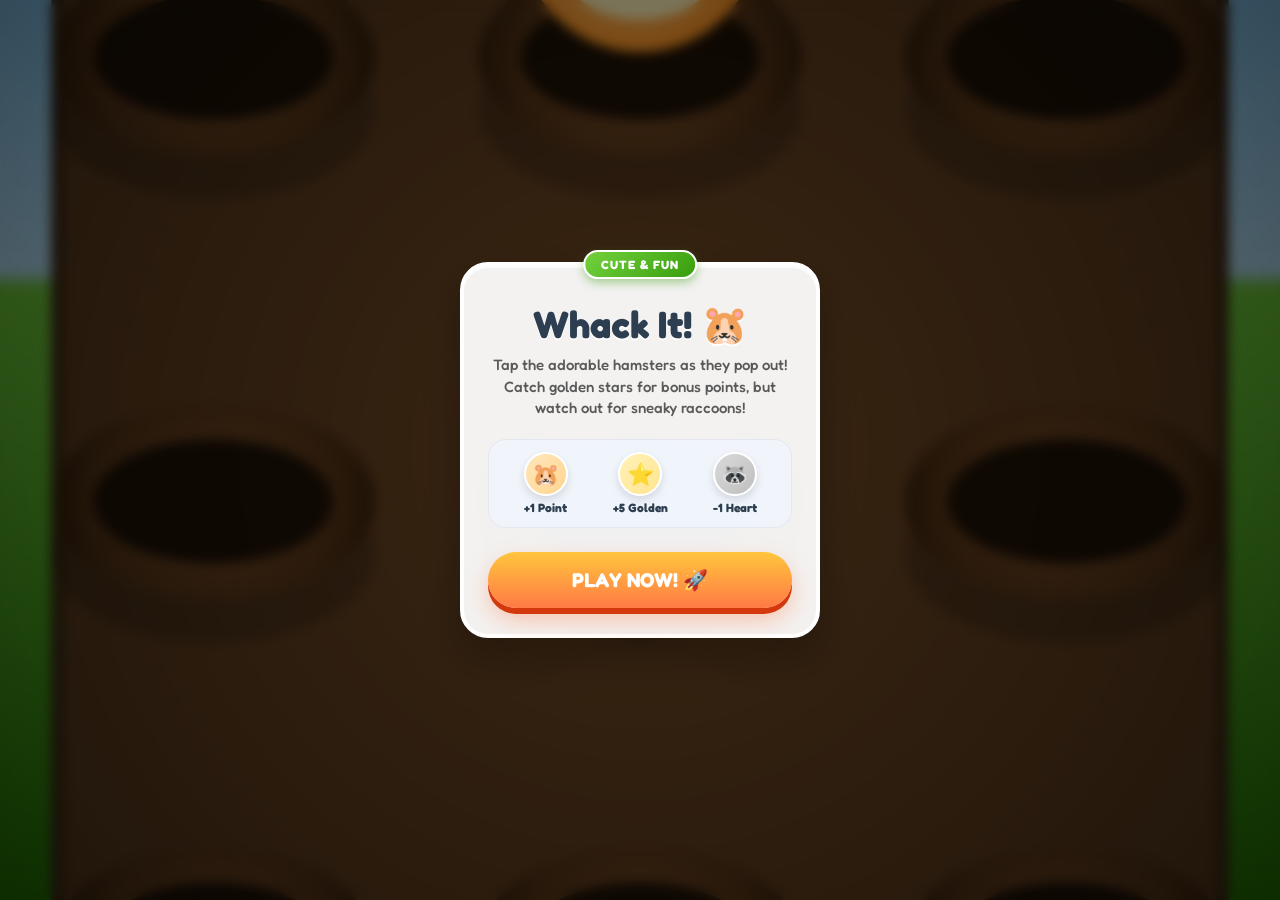
==== whackit.html @ 52c80264 "Update Whack It with separated HTML CSS JS, child friendly graphics, Web Audio synth background musi" ====
<!DOCTYPE html>
<html lang="en">
<head>
  <meta charset="UTF-8">
  <meta name="viewport" content="width=device-width, initial-scale=1.0, maximum-scale=1.0, user-scalable=no, viewport-fit=cover">
  <meta name="theme-color" content="#4CAF50">
  <title>Whack It! - Playful Arcade Game</title>
  
  <!-- SEO & Meta -->
  <meta name="description" content="A super fun, child-friendly Whack-It game! Tap the cute hamsters, collect golden stars, and avoid cheeky raccoons in this colorful full-screen arcade adventure.">
  
  <!-- Google Fonts -->
  <link rel="preconnect" href="https://fonts.googleapis.com">
  <link rel="preconnect" href="https://fonts.gstatic.com" crossorigin>
  <link href="https://fonts.googleapis.com/css2?family=Fredoka:wght@400;500;600;700&display=swap" rel="stylesheet">
  
  <!-- Stylesheet -->
  <link rel="stylesheet" href="style.css">
</head>
<body>

  <!-- Fullscreen Canvas -->
  <canvas id="gameCanvas"></canvas>

  <!-- HUD Overlay (Visible during play) -->
  <div id="hud" class="hud-container hidden">
    <div class="hud-item score-box">
      <span class="hud-label">SCORE</span>
      <span id="scoreText" class="hud-value">0</span>
    </div>
    
    <div class="hud-item streak-box">
      <span id="streakBadge" class="streak-badge">1x</span>
      <span id="streakText" class="hud-subtext">Tap the hamsters!</span>
    </div>

    <div class="hud-item lives-box" id="livesContainer">
      <!-- Dynamic Hearts rendered here -->
    </div>
  </div>

  <!-- Start Screen Overlay -->
  <div class="overlay-layer" id="titleScreen">
    <div class="game-card bounce-in">
      <div class="card-badge">CUTE & FUN</div>
      <h1 class="game-title">Whack It! 🐹</h1>
      <p class="game-subtitle">Tap the adorable hamsters as they pop out! Catch golden stars for bonus points, but watch out for sneaky raccoons!</p>

      <div class="character-preview">
        <div class="preview-item">
          <div class="char-avatar hamster-bg">🐹</div>
          <span class="char-label">+1 Point</span>
        </div>
        <div class="preview-item">
          <div class="char-avatar gold-bg">⭐</div>
          <span class="char-label">+5 Golden</span>
        </div>
        <div class="preview-item">
          <div class="char-avatar raccoon-bg">🦝</div>
          <span class="char-label">-1 Heart</span>
        </div>
      </div>

      <button class="play-btn" id="startBtn">
        <span>PLAY NOW! 🚀</span>
      </button>
    </div>
  </div>

  <!-- Game Over Overlay -->
  <div class="overlay-layer hidden" id="gameOverScreen">
    <div class="game-card pop-in" id="overCard">
      <div class="card-badge orange-badge">GAME OVER</div>
      <h2 class="over-title" id="overTitle">Awesome Effort! 🎉</h2>
      
      <div class="score-display">
        <span class="score-label">FINAL SCORE</span>
        <span class="final-score" id="finalScoreText">0</span>
      </div>

      <div class="stats-row">
        <div class="stat-pill">
          <span class="stat-icon">🎯</span>
          <span id="whackedText">0 Whacked</span>
        </div>
        <div class="stat-pill">
          <span class="stat-icon">🔥</span>
          <span id="bestStreakText">Streak 0</span>
        </div>
      </div>

      <div class="best-score-banner" id="bestBanner">
        🏆 Best Score: <span id="bestScoreText">0</span>
      </div>

      <button class="play-btn again-btn" id="againBtn">
        <span>PLAY AGAIN 🔄</span>
      </button>
    </div>
  </div>

  <!-- Pause Overlay -->
  <div class="overlay-layer hidden" id="pauseScreen">
    <div class="game-card pop-in">
      <div class="card-badge blue-badge">PAUSED</div>
      <h2 class="game-title">Game Paused ⏸️</h2>
      <p class="game-subtitle">Taking a quick break? The hamsters are waiting!</p>

      <button class="play-btn" id="resumeBtn">
        <span>RESUME GAME ▶️</span>
      </button>
    </div>
  </div>

  <!-- Main Game Engine Script -->
  <script src="script.js"></script>
</body>
</html>
---- style.css ----
/* ==========================================================================
   Whack It! - Child Friendly & Engaging CSS Design System
   ========================================================================== */

:root {
  --primary-font: "Fredoka", "Trebuchet MS", system-ui, -apple-system, sans-serif;
  --bg-grass-top: #73d13d;
  --bg-grass-bottom: #389e0d;
  --card-bg: rgba(255, 255, 255, 0.94);
  --text-dark: #2c3e50;
  --text-muted: #595959;
  --accent-yellow: #ffc53d;
  --accent-orange: #ff7a45;
  --accent-pink: #ff4d4f;
  --accent-blue: #4096ff;
  --accent-green: #52c41a;
  --shadow-color: rgba(0, 0, 0, 0.18);
  --radius-lg: 28px;
  --radius-md: 18px;
  --radius-pill: 999px;
}

* {
  box-sizing: border-box;
  margin: 0;
  padding: 0;
  -webkit-tap-highlight-color: transparent;
  user-select: none;
  -webkit-user-select: none;
}

html, body {
  width: 100%;
  height: 100%;
  overflow: hidden;
  position: fixed;
  inset: 0;
  font-family: var(--primary-font);
  background: linear-gradient(180deg, #87ceeb 0%, #a8e6cf 50%, #56ab2f 100%);
  touch-action: none;
  overscroll-behavior: none;
}

/* --------------------------------------------------------------------------
   Canvas (Full Screen Grid)
   -------------------------------------------------------------------------- */
canvas#gameCanvas {
  position: fixed;
  inset: 0;
  width: 100%;
  height: 100%;
  display: block;
  z-index: 1;
}

/* --------------------------------------------------------------------------
   HUD Top Navigation Bar
   -------------------------------------------------------------------------- */
.hud-container {
  position: fixed;
  top: max(12px, env(safe-area-inset-top));
  left: 50%;
  transform: translateX(-50%);
  width: calc(100% - 24px);
  max-width: 480px;
  z-index: 10;
  display: flex;
  align-items: center;
  justify-content: space-between;
  padding: 8px 16px;
  background: rgba(255, 255, 255, 0.88);
  backdrop-filter: blur(12px);
  -webkit-backdrop-filter: blur(12px);
  border: 3px solid rgba(255, 255, 255, 0.95);
  border-radius: var(--radius-pill);
  box-shadow: 0 8px 24px var(--shadow-color), 0 2px 6px rgba(0,0,0,0.08);
  transition: opacity 0.3s ease, transform 0.3s ease;
}

.hud-container.hidden {
  opacity: 0;
  pointer-events: none;
  transform: translate(-50%, -20px);
}

.hud-item {
  display: flex;
  flex-direction: column;
  align-items: center;
}

.score-box {
  align-items: flex-start;
}

.hud-label {
  font-size: 11px;
  font-weight: 700;
  letter-spacing: 0.08em;
  color: #8c8c8c;
}

.hud-value {
  font-size: 26px;
  font-weight: 700;
  color: #262626;
  line-height: 1;
  text-shadow: 0 1px 0 #fff;
}

.streak-box {
  align-items: center;
}

.streak-badge {
  background: linear-gradient(135deg, var(--accent-yellow), var(--accent-orange));
  color: #fff;
  font-size: 14px;
  font-weight: 700;
  padding: 2px 10px;
  border-radius: var(--radius-pill);
  box-shadow: 0 3px 6px rgba(255, 122, 69, 0.35);
  display: inline-block;
  animation: pulseBeat 1.8s infinite ease-in-out;
}

.hud-subtext {
  font-size: 11px;
  font-weight: 600;
  color: #595959;
  margin-top: 2px;
}

.lives-box {
  display: flex;
  flex-direction: row;
  gap: 6px;
  align-items: center;
}

.heart-icon {
  font-size: 22px;
  display: inline-block;
  filter: drop-shadow(0 2px 4px rgba(255, 77, 79, 0.4));
  transition: transform 0.2s cubic-bezier(0.175, 0.885, 0.32, 1.275);
}

.heart-icon.lost {
  filter: grayscale(1) opacity(0.3);
  transform: scale(0.8);
}

/* --------------------------------------------------------------------------
   Overlay Layers (Title, Game Over, Pause)
   -------------------------------------------------------------------------- */
.overlay-layer {
  position: fixed;
  inset: 0;
  z-index: 20;
  display: flex;
  align-items: center;
  justify-content: center;
  padding: 20px;
  background: radial-gradient(circle at center, rgba(0, 0, 0, 0.35) 0%, rgba(0, 0, 0, 0.65) 100%);
  backdrop-filter: blur(6px);
  -webkit-backdrop-filter: blur(6px);
  transition: opacity 0.3s ease;
}

.overlay-layer.hidden {
  display: none !important;
}

.game-card {
  width: 100%;
  max-width: 360px;
  background: var(--card-bg);
  border-radius: var(--radius-lg);
  padding: 30px 24px 26px;
  text-align: center;
  position: relative;
  box-shadow: 0 20px 40px rgba(0, 0, 0, 0.28), inset 0 2px 0 rgba(255, 255, 255, 0.8);
  border: 4px solid #ffffff;
}

/* Bouncy Keyframe Animations */
.bounce-in {
  animation: bounceIn 0.6s cubic-bezier(0.175, 0.885, 0.32, 1.275) both;
}

.pop-in {
  animation: popIn 0.4s cubic-bezier(0.34, 1.56, 0.64, 1) both;
}

@keyframes bounceIn {
  0% { opacity: 0; transform: scale(0.5) translateY(40px); }
  60% { opacity: 1; transform: scale(1.05) translateY(-8px); }
  100% { transform: scale(1) translateY(0); }
}

@keyframes popIn {
  0% { opacity: 0; transform: scale(0.85); }
  100% { opacity: 1; transform: scale(1); }
}

@keyframes pulseBeat {
  0%, 100% { transform: scale(1); }
  50% { transform: scale(1.08); }
}

/* Card Badge */
.card-badge {
  position: absolute;
  top: -16px;
  left: 50%;
  transform: translateX(-50%);
  background: linear-gradient(135deg, #73d13d, #389e0d);
  color: #ffffff;
  font-size: 12px;
  font-weight: 700;
  letter-spacing: 0.08em;
  padding: 5px 16px;
  border-radius: var(--radius-pill);
  box-shadow: 0 4px 10px rgba(56, 158, 13, 0.4);
  border: 2px solid #ffffff;
}

.orange-badge {
  background: linear-gradient(135deg, #ff7a45, #d4380d);
  box-shadow: 0 4px 10px rgba(212, 56, 13, 0.4);
}

.blue-badge {
  background: linear-gradient(135deg, #4096ff, #0958d9);
  box-shadow: 0 4px 10px rgba(9, 88, 217, 0.4);
}

/* Titles & Typography */
.game-title {
  font-size: 38px;
  font-weight: 700;
  color: var(--text-dark);
  line-height: 1.1;
  margin-top: 8px;
  margin-bottom: 8px;
  text-shadow: 0 2px 0 #fff;
}

.game-subtitle {
  font-size: 15px;
  font-weight: 500;
  color: var(--text-muted);
  line-height: 1.45;
  margin-bottom: 20px;
}

/* Character Preview Bar */
.character-preview {
  display: flex;
  justify-content: space-around;
  margin: 18px 0 24px;
  padding: 12px;
  background: rgba(240, 245, 255, 0.7);
  border-radius: var(--radius-md);
  border: 1px solid rgba(0, 0, 0, 0.05);
}

.preview-item {
  display: flex;
  flex-direction: column;
  align-items: center;
  gap: 4px;
}

.char-avatar {
  width: 44px;
  height: 44px;
  border-radius: 50%;
  display: flex;
  align-items: center;
  justify-content: center;
  font-size: 22px;
  box-shadow: 0 4px 8px rgba(0,0,0,0.12);
  border: 2px solid #ffffff;
}

.hamster-bg { background: linear-gradient(135deg, #ffe7ba, #ffd591); }
.gold-bg { background: linear-gradient(135deg, #fff1b8, #ffe58f); }
.raccoon-bg { background: linear-gradient(135deg, #d9d9d9, #bfbfbf); }

.char-label {
  font-size: 12px;
  font-weight: 700;
  color: var(--text-dark);
}

/* Buttons */
.play-btn {
  width: 100%;
  font-family: inherit;
  font-size: 20px;
  font-weight: 700;
  color: #ffffff;
  background: linear-gradient(180deg, #ffc53d 0%, #ff7a45 100%);
  border: none;
  border-radius: var(--radius-pill);
  padding: 16px 24px;
  cursor: pointer;
  box-shadow: 0 6px 0 #d4380d, 0 12px 24px rgba(255, 122, 69, 0.4);
  transition: transform 0.1s ease, box-shadow 0.1s ease;
  position: relative;
  overflow: hidden;
}

.play-btn:active {
  transform: translateY(4px);
  box-shadow: 0 2px 0 #d4380d, 0 6px 12px rgba(255, 122, 69, 0.3);
}

.again-btn {
  background: linear-gradient(180deg, #73d13d 0%, #389e0d 100%);
  box-shadow: 0 6px 0 #237804, 0 12px 24px rgba(56, 158, 13, 0.4);
}

.again-btn:active {
  box-shadow: 0 2px 0 #237804, 0 6px 12px rgba(56, 158, 13, 0.3);
}

/* Game Over Card Details */
.over-title {
  font-size: 28px;
  font-weight: 700;
  color: var(--text-dark);
  margin-top: 10px;
  margin-bottom: 12px;
}

.score-display {
  margin: 10px 0 16px;
  padding: 12px;
  background: linear-gradient(135deg, #fffbe6, #fff1b8);
  border-radius: var(--radius-md);
  border: 2px dashed #ffe58f;
}

.score-label {
  font-size: 12px;
  font-weight: 700;
  color: #d48806;
  letter-spacing: 0.08em;
  display: block;
}

.final-score {
  font-size: 52px;
  font-weight: 700;
  color: #ad8b00;
  line-height: 1;
}

.stats-row {
  display: flex;
  gap: 10px;
  justify-content: center;
  margin-bottom: 16px;
}

.stat-pill {
  flex: 1;
  background: #f5f5f5;
  padding: 8px 12px;
  border-radius: var(--radius-pill);
  font-size: 13px;
  font-weight: 600;
  color: var(--text-dark);
  display: flex;
  align-items: center;
  justify-content: center;
  gap: 6px;
}

.best-score-banner {
  font-size: 14px;
  font-weight: 700;
  color: #389e0d;
  background: #f6ffed;
  border: 1px solid #b7eb8f;
  padding: 8px 14px;
  border-radius: var(--radius-pill);
  margin-bottom: 20px;
  display: inline-block;
}

/* Responsive Tweaks */
@media (max-width: 360px) {
  .game-card { padding: 24px 18px; }
  .game-title { font-size: 32px; }
  .final-score { font-size: 44px; }
  .play-btn { font-size: 18px; padding: 14px 20px; }
}
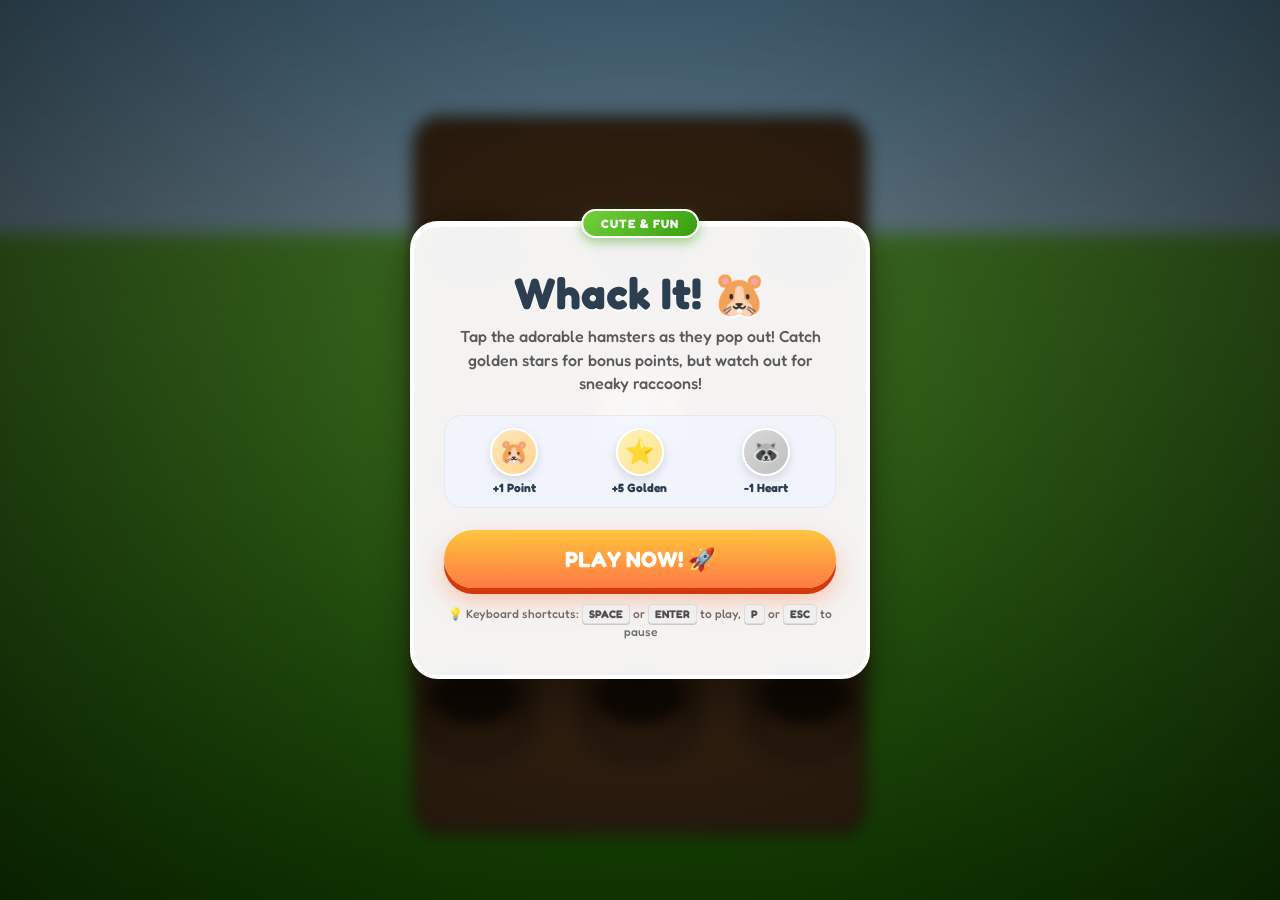
==== commit 34330911: "Make game UI fully responsive for both mobile and large desktop screens with centered stage engine" ====
--- a/whackit.html
+++ b/whackit.html
@@ -8,6 +8,7 @@
   
   <!-- SEO & Meta -->
   <meta name="description" content="A super fun, child-friendly Whack-It game! Tap the cute hamsters, collect golden stars, and avoid cheeky raccoons in this colorful full-screen arcade adventure.">
+  <meta name="keywords" content="whack a mole, kids game, html5 game, browser game, mobile game">
   
   <!-- Google Fonts -->
   <link rel="preconnect" href="https://fonts.googleapis.com">
@@ -64,6 +65,10 @@
       <button class="play-btn" id="startBtn">
         <span>PLAY NOW! 🚀</span>
       </button>
+
+      <div class="desktop-hint">
+        <span>💡 Keyboard shortcuts: <kbd>SPACE</kbd> or <kbd>ENTER</kbd> to play, <kbd>P</kbd> or <kbd>ESC</kbd> to pause</span>
+      </div>
     </div>
   </div>
 
@@ -109,6 +114,10 @@
       <button class="play-btn" id="resumeBtn">
         <span>RESUME GAME ▶️</span>
       </button>
+
+      <div class="desktop-hint">
+        <span>💡 Press <kbd>P</kbd> or <kbd>ESC</kbd> to resume</span>
+      </div>
     </div>
   </div>
 
--- a/style.css
+++ b/style.css
@@ -1,12 +1,13 @@
 /* ==========================================================================
-   Whack It! - Child Friendly & Engaging CSS Design System
+   Whack It! - Child Friendly & Responsive CSS Design System
+   Dual Support for Mobile Devices & Large Desktop Monitors
    ========================================================================== */
 
 :root {
   --primary-font: "Fredoka", "Trebuchet MS", system-ui, -apple-system, sans-serif;
   --bg-grass-top: #73d13d;
   --bg-grass-bottom: #389e0d;
-  --card-bg: rgba(255, 255, 255, 0.94);
+  --card-bg: rgba(255, 255, 255, 0.95);
   --text-dark: #2c3e50;
   --text-muted: #595959;
   --accent-yellow: #ffc53d;
@@ -14,7 +15,7 @@
   --accent-pink: #ff4d4f;
   --accent-blue: #4096ff;
   --accent-green: #52c41a;
-  --shadow-color: rgba(0, 0, 0, 0.18);
+  --shadow-color: rgba(0, 0, 0, 0.22);
   --radius-lg: 28px;
   --radius-md: 18px;
   --radius-pill: 999px;
@@ -36,13 +37,13 @@
   position: fixed;
   inset: 0;
   font-family: var(--primary-font);
-  background: linear-gradient(180deg, #87ceeb 0%, #a8e6cf 50%, #56ab2f 100%);
+  background: radial-gradient(circle at 50% 30%, #a8e6cf 0%, #56ab2f 60%, #2e7d32 100%);
   touch-action: none;
   overscroll-behavior: none;
 }
 
 /* --------------------------------------------------------------------------
-   Canvas (Full Screen Grid)
+   Canvas (Responsive Canvas Engine)
    -------------------------------------------------------------------------- */
 canvas#gameCanvas {
   position: fixed;
@@ -51,36 +52,37 @@
   height: 100%;
   display: block;
   z-index: 1;
+  cursor: pointer;
 }
 
 /* --------------------------------------------------------------------------
-   HUD Top Navigation Bar
+   HUD Top Navigation Bar (Mobile & Desktop Responsive)
    -------------------------------------------------------------------------- */
 .hud-container {
   position: fixed;
   top: max(12px, env(safe-area-inset-top));
   left: 50%;
   transform: translateX(-50%);
-  width: calc(100% - 24px);
-  max-width: 480px;
+  width: calc(100% - 32px);
+  max-width: 520px;
   z-index: 10;
   display: flex;
   align-items: center;
   justify-content: space-between;
-  padding: 8px 16px;
-  background: rgba(255, 255, 255, 0.88);
-  backdrop-filter: blur(12px);
-  -webkit-backdrop-filter: blur(12px);
+  padding: 10px 20px;
+  background: rgba(255, 255, 255, 0.92);
+  backdrop-filter: blur(14px);
+  -webkit-backdrop-filter: blur(14px);
   border: 3px solid rgba(255, 255, 255, 0.95);
   border-radius: var(--radius-pill);
-  box-shadow: 0 8px 24px var(--shadow-color), 0 2px 6px rgba(0,0,0,0.08);
+  box-shadow: 0 10px 28px var(--shadow-color), 0 3px 8px rgba(0,0,0,0.1);
   transition: opacity 0.3s ease, transform 0.3s ease;
 }
 
 .hud-container.hidden {
   opacity: 0;
   pointer-events: none;
-  transform: translate(-50%, -20px);
+  transform: translate(-50%, -24px);
 }
 
 .hud-item {
@@ -101,7 +103,7 @@
 }
 
 .hud-value {
-  font-size: 26px;
+  font-size: clamp(24px, 4vw, 32px);
   font-weight: 700;
   color: #262626;
   line-height: 1;
@@ -117,9 +119,9 @@
   color: #fff;
   font-size: 14px;
   font-weight: 700;
-  padding: 2px 10px;
-  border-radius: var(--radius-pill);
-  box-shadow: 0 3px 6px rgba(255, 122, 69, 0.35);
+  padding: 3px 12px;
+  border-radius: var(--radius-pill);
+  box-shadow: 0 4px 8px rgba(255, 122, 69, 0.35);
   display: inline-block;
   animation: pulseBeat 1.8s infinite ease-in-out;
 }
@@ -139,15 +141,15 @@
 }
 
 .heart-icon {
-  font-size: 22px;
+  font-size: clamp(20px, 3.5vw, 26px);
   display: inline-block;
   filter: drop-shadow(0 2px 4px rgba(255, 77, 79, 0.4));
-  transition: transform 0.2s cubic-bezier(0.175, 0.885, 0.32, 1.275);
+  transition: transform 0.25s cubic-bezier(0.175, 0.885, 0.32, 1.275);
 }
 
 .heart-icon.lost {
   filter: grayscale(1) opacity(0.3);
-  transform: scale(0.8);
+  transform: scale(0.75);
 }
 
 /* --------------------------------------------------------------------------
@@ -161,9 +163,9 @@
   align-items: center;
   justify-content: center;
   padding: 20px;
-  background: radial-gradient(circle at center, rgba(0, 0, 0, 0.35) 0%, rgba(0, 0, 0, 0.65) 100%);
-  backdrop-filter: blur(6px);
-  -webkit-backdrop-filter: blur(6px);
+  background: radial-gradient(circle at center, rgba(0, 0, 0, 0.4) 0%, rgba(0, 0, 0, 0.75) 100%);
+  backdrop-filter: blur(8px);
+  -webkit-backdrop-filter: blur(8px);
   transition: opacity 0.3s ease;
 }
 
@@ -173,17 +175,17 @@
 
 .game-card {
   width: 100%;
-  max-width: 360px;
+  max-width: 440px;
   background: var(--card-bg);
   border-radius: var(--radius-lg);
-  padding: 30px 24px 26px;
+  padding: clamp(24px, 5vw, 36px) clamp(20px, 4vw, 30px);
   text-align: center;
   position: relative;
-  box-shadow: 0 20px 40px rgba(0, 0, 0, 0.28), inset 0 2px 0 rgba(255, 255, 255, 0.8);
+  box-shadow: 0 24px 48px rgba(0, 0, 0, 0.32), inset 0 2px 0 rgba(255, 255, 255, 0.9);
   border: 4px solid #ffffff;
 }
 
-/* Bouncy Keyframe Animations */
+/* Animations */
 .bounce-in {
   animation: bounceIn 0.6s cubic-bezier(0.175, 0.885, 0.32, 1.275) both;
 }
@@ -194,7 +196,7 @@
 
 @keyframes bounceIn {
   0% { opacity: 0; transform: scale(0.5) translateY(40px); }
-  60% { opacity: 1; transform: scale(1.05) translateY(-8px); }
+  60% { opacity: 1; transform: scale(1.04) translateY(-6px); }
   100% { transform: scale(1) translateY(0); }
 }
 
@@ -205,7 +207,7 @@
 
 @keyframes pulseBeat {
   0%, 100% { transform: scale(1); }
-  50% { transform: scale(1.08); }
+  50% { transform: scale(1.06); }
 }
 
 /* Card Badge */
@@ -219,25 +221,25 @@
   font-size: 12px;
   font-weight: 700;
   letter-spacing: 0.08em;
-  padding: 5px 16px;
-  border-radius: var(--radius-pill);
-  box-shadow: 0 4px 10px rgba(56, 158, 13, 0.4);
+  padding: 5px 18px;
+  border-radius: var(--radius-pill);
+  box-shadow: 0 4px 12px rgba(56, 158, 13, 0.45);
   border: 2px solid #ffffff;
 }
 
 .orange-badge {
   background: linear-gradient(135deg, #ff7a45, #d4380d);
-  box-shadow: 0 4px 10px rgba(212, 56, 13, 0.4);
+  box-shadow: 0 4px 12px rgba(212, 56, 13, 0.45);
 }
 
 .blue-badge {
   background: linear-gradient(135deg, #4096ff, #0958d9);
-  box-shadow: 0 4px 10px rgba(9, 88, 217, 0.4);
+  box-shadow: 0 4px 12px rgba(9, 88, 217, 0.45);
 }
 
 /* Titles & Typography */
 .game-title {
-  font-size: 38px;
+  font-size: clamp(32px, 7vw, 44px);
   font-weight: 700;
   color: var(--text-dark);
   line-height: 1.1;
@@ -247,7 +249,7 @@
 }
 
 .game-subtitle {
-  font-size: 15px;
+  font-size: clamp(14px, 3vw, 16px);
   font-weight: 500;
   color: var(--text-muted);
   line-height: 1.45;
@@ -258,9 +260,9 @@
 .character-preview {
   display: flex;
   justify-content: space-around;
-  margin: 18px 0 24px;
-  padding: 12px;
-  background: rgba(240, 245, 255, 0.7);
+  margin: 18px 0 22px;
+  padding: 12px 8px;
+  background: rgba(240, 245, 255, 0.75);
   border-radius: var(--radius-md);
   border: 1px solid rgba(0, 0, 0, 0.05);
 }
@@ -273,15 +275,20 @@
 }
 
 .char-avatar {
-  width: 44px;
-  height: 44px;
+  width: clamp(40px, 8vw, 48px);
+  height: clamp(40px, 8vw, 48px);
   border-radius: 50%;
   display: flex;
   align-items: center;
   justify-content: center;
-  font-size: 22px;
-  box-shadow: 0 4px 8px rgba(0,0,0,0.12);
+  font-size: clamp(20px, 4vw, 24px);
+  box-shadow: 0 4px 10px rgba(0,0,0,0.12);
   border: 2px solid #ffffff;
+  transition: transform 0.2s ease;
+}
+
+.char-avatar:hover {
+  transform: scale(1.15) rotate(6deg);
 }
 
 .hamster-bg { background: linear-gradient(135deg, #ffe7ba, #ffd591); }
@@ -294,22 +301,27 @@
   color: var(--text-dark);
 }
 
-/* Buttons */
+/* Buttons with Hover & Active States */
 .play-btn {
   width: 100%;
   font-family: inherit;
-  font-size: 20px;
+  font-size: clamp(18px, 4vw, 22px);
   font-weight: 700;
   color: #ffffff;
   background: linear-gradient(180deg, #ffc53d 0%, #ff7a45 100%);
   border: none;
   border-radius: var(--radius-pill);
-  padding: 16px 24px;
+  padding: 16px 28px;
   cursor: pointer;
   box-shadow: 0 6px 0 #d4380d, 0 12px 24px rgba(255, 122, 69, 0.4);
-  transition: transform 0.1s ease, box-shadow 0.1s ease;
+  transition: transform 0.15s cubic-bezier(0.175, 0.885, 0.32, 1.275), box-shadow 0.15s ease;
   position: relative;
   overflow: hidden;
+}
+
+.play-btn:hover {
+  transform: translateY(-2px);
+  box-shadow: 0 8px 0 #d4380d, 0 16px 28px rgba(255, 122, 69, 0.48);
 }
 
 .play-btn:active {
@@ -322,13 +334,39 @@
   box-shadow: 0 6px 0 #237804, 0 12px 24px rgba(56, 158, 13, 0.4);
 }
 
+.again-btn:hover {
+  box-shadow: 0 8px 0 #237804, 0 16px 28px rgba(56, 158, 13, 0.48);
+}
+
 .again-btn:active {
   box-shadow: 0 2px 0 #237804, 0 6px 12px rgba(56, 158, 13, 0.3);
 }
 
+/* Desktop Keyboard Hint */
+.desktop-hint {
+  margin-top: 16px;
+  font-size: 12px;
+  font-weight: 500;
+  color: var(--text-muted);
+  opacity: 0.85;
+}
+
+kbd {
+  background: #f0f0f0;
+  border: 1px solid #d9d9d9;
+  border-radius: 4px;
+  box-shadow: 0 1px 0 rgba(0,0,0,0.2);
+  color: #333;
+  display: inline-block;
+  font-family: inherit;
+  font-size: 11px;
+  font-weight: 700;
+  padding: 2px 6px;
+}
+
 /* Game Over Card Details */
 .over-title {
-  font-size: 28px;
+  font-size: clamp(24px, 5vw, 32px);
   font-weight: 700;
   color: var(--text-dark);
   margin-top: 10px;
@@ -352,7 +390,7 @@
 }
 
 .final-score {
-  font-size: 52px;
+  font-size: clamp(44px, 10vw, 64px);
   font-weight: 700;
   color: #ad8b00;
   line-height: 1;
@@ -391,10 +429,44 @@
   display: inline-block;
 }
 
-/* Responsive Tweaks */
-@media (max-width: 360px) {
-  .game-card { padding: 24px 18px; }
-  .game-title { font-size: 32px; }
-  .final-score { font-size: 44px; }
-  .play-btn { font-size: 18px; padding: 14px 20px; }
-}
+/* --------------------------------------------------------------------------
+   Desktop & Tablet Media Queries
+   -------------------------------------------------------------------------- */
+@media (min-width: 768px) {
+  .hud-container {
+    padding: 12px 28px;
+  }
+
+  .game-card {
+    max-width: 460px;
+  }
+}
+
+@media (max-height: 640px) {
+  .game-card {
+    padding: 18px 20px;
+  }
+
+  .game-title {
+    font-size: 28px;
+    margin-top: 4px;
+    margin-bottom: 4px;
+  }
+
+  .game-subtitle {
+    margin-bottom: 12px;
+  }
+
+  .character-preview {
+    margin: 10px 0 14px;
+    padding: 8px;
+  }
+
+  .play-btn {
+    padding: 12px 20px;
+  }
+
+  .desktop-hint {
+    margin-top: 10px;
+  }
+}
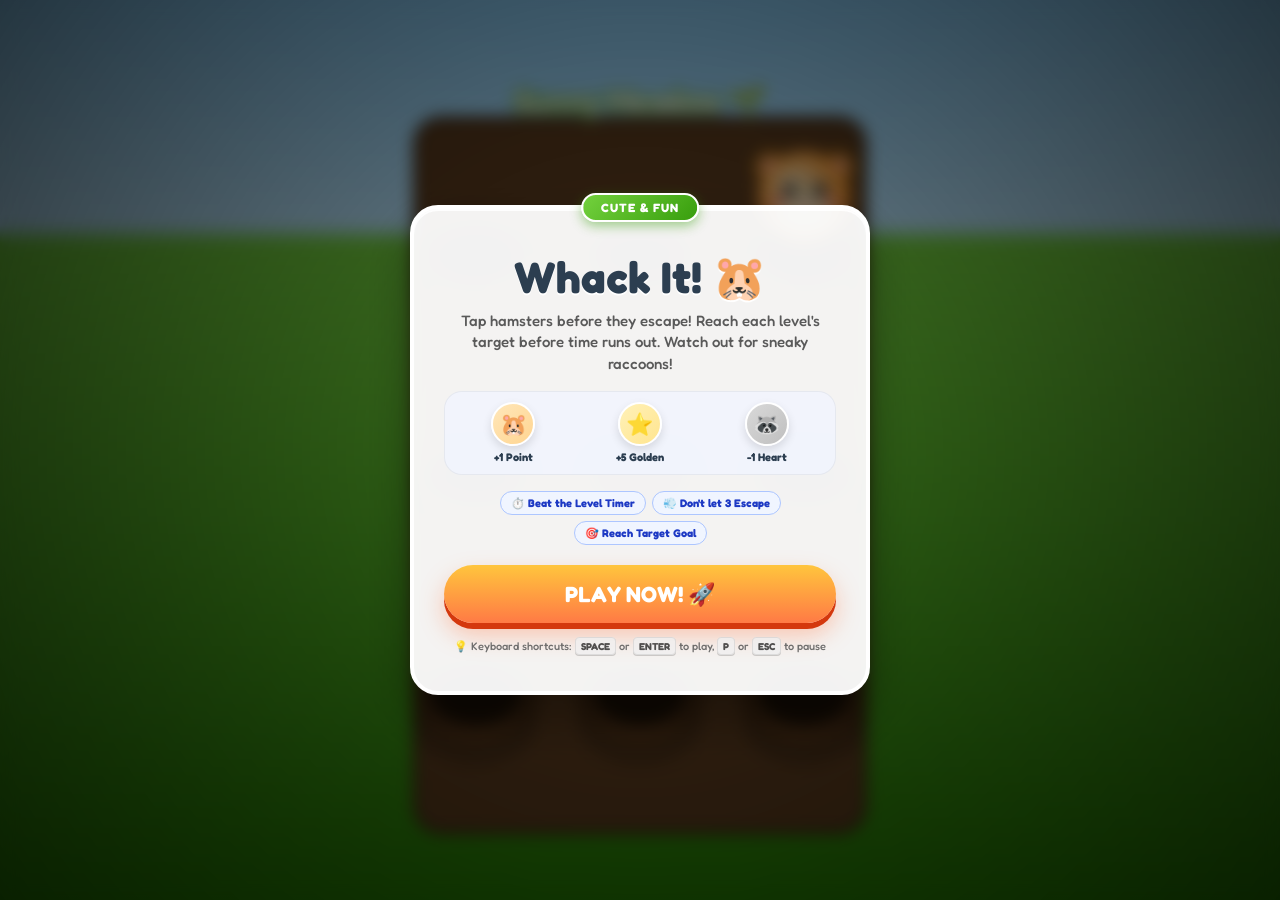
==== commit f6a4b469: "Implement Combined Mode: Level countdown timer, target goals, missed hamster escape penalties, and r" ====
--- a/whackit.html
+++ b/whackit.html
@@ -7,7 +7,7 @@
   <title>Whack It! - Playful Arcade Game</title>
   
   <!-- SEO & Meta -->
-  <meta name="description" content="A super fun, child-friendly Whack-It game! Tap the cute hamsters, collect golden stars, and avoid cheeky raccoons in this colorful full-screen arcade adventure.">
+  <meta name="description" content="A super fun, child-friendly Whack-It game! Tap the cute hamsters, collect golden stars, hit level targets, and avoid cheeky raccoons in this colorful full-screen arcade adventure.">
   <meta name="keywords" content="whack a mole, kids game, html5 game, browser game, mobile game">
   
   <!-- Google Fonts -->
@@ -29,14 +29,28 @@
       <span class="hud-label">SCORE</span>
       <span id="scoreText" class="hud-value">0</span>
     </div>
+
+    <div class="hud-item timer-box">
+      <span class="hud-label" id="levelNameText">LVL 1</span>
+      <div class="timer-pill">
+        <span class="timer-icon">⏱️</span>
+        <span id="timerText" class="timer-value">45s</span>
+      </div>
+    </div>
     
-    <div class="hud-item streak-box">
-      <span id="streakBadge" class="streak-badge">1x</span>
-      <span id="streakText" class="hud-subtext">Tap the hamsters!</span>
+    <div class="hud-item goal-box">
+      <span class="hud-label">GOAL</span>
+      <span id="goalText" class="hud-subvalue">0 / 12</span>
     </div>
 
-    <div class="hud-item lives-box" id="livesContainer">
-      <!-- Dynamic Hearts rendered here -->
+    <div class="hud-item status-box">
+      <div class="lives-box" id="livesContainer">
+        <!-- Dynamic Hearts rendered here -->
+      </div>
+      <div class="miss-box">
+        <span class="miss-label">MISS:</span>
+        <span id="missText" class="miss-value">0/3 💨</span>
+      </div>
     </div>
   </div>
 
@@ -45,7 +59,7 @@
     <div class="game-card bounce-in">
       <div class="card-badge">CUTE & FUN</div>
       <h1 class="game-title">Whack It! 🐹</h1>
-      <p class="game-subtitle">Tap the adorable hamsters as they pop out! Catch golden stars for bonus points, but watch out for sneaky raccoons!</p>
+      <p class="game-subtitle">Tap hamsters before they escape! Reach each level's target before time runs out. Watch out for sneaky raccoons!</p>
 
       <div class="character-preview">
         <div class="preview-item">
@@ -60,6 +74,12 @@
           <div class="char-avatar raccoon-bg">🦝</div>
           <span class="char-label">-1 Heart</span>
         </div>
+      </div>
+
+      <div class="rules-summary">
+        <div class="rule-chip">⏱️ Beat the Level Timer</div>
+        <div class="rule-chip">💨 Don't let 3 Escape</div>
+        <div class="rule-chip">🎯 Reach Target Goal</div>
       </div>
 
       <button class="play-btn" id="startBtn">
@@ -77,6 +97,7 @@
     <div class="game-card pop-in" id="overCard">
       <div class="card-badge orange-badge">GAME OVER</div>
       <h2 class="over-title" id="overTitle">Awesome Effort! 🎉</h2>
+      <p class="over-reason" id="overReasonText">Out of hearts!</p>
       
       <div class="score-display">
         <span class="score-label">FINAL SCORE</span>
--- a/style.css
+++ b/style.css
@@ -60,17 +60,17 @@
    -------------------------------------------------------------------------- */
 .hud-container {
   position: fixed;
-  top: max(12px, env(safe-area-inset-top));
+  top: max(10px, env(safe-area-inset-top));
   left: 50%;
   transform: translateX(-50%);
-  width: calc(100% - 32px);
-  max-width: 520px;
+  width: calc(100% - 24px);
+  max-width: 540px;
   z-index: 10;
   display: flex;
   align-items: center;
   justify-content: space-between;
-  padding: 10px 20px;
-  background: rgba(255, 255, 255, 0.92);
+  padding: 8px 16px;
+  background: rgba(255, 255, 255, 0.94);
   backdrop-filter: blur(14px);
   -webkit-backdrop-filter: blur(14px);
   border: 3px solid rgba(255, 255, 255, 0.95);
@@ -96,52 +96,74 @@
 }
 
 .hud-label {
-  font-size: 11px;
+  font-size: 10px;
   font-weight: 700;
   letter-spacing: 0.08em;
   color: #8c8c8c;
 }
 
 .hud-value {
-  font-size: clamp(24px, 4vw, 32px);
+  font-size: clamp(20px, 3.5vw, 28px);
   font-weight: 700;
   color: #262626;
   line-height: 1;
   text-shadow: 0 1px 0 #fff;
 }
 
-.streak-box {
-  align-items: center;
-}
-
-.streak-badge {
-  background: linear-gradient(135deg, var(--accent-yellow), var(--accent-orange));
-  color: #fff;
+.hud-subvalue {
+  font-size: clamp(14px, 2.8vw, 18px);
+  font-weight: 700;
+  color: #389e0d;
+}
+
+/* Timer Pill */
+.timer-pill {
+  display: flex;
+  align-items: center;
+  gap: 4px;
+  background: #f6ffed;
+  border: 1.5px solid #b7eb8f;
+  padding: 2px 10px;
+  border-radius: var(--radius-pill);
+  margin-top: 2px;
+}
+
+.timer-value {
   font-size: 14px;
   font-weight: 700;
-  padding: 3px 12px;
-  border-radius: var(--radius-pill);
-  box-shadow: 0 4px 8px rgba(255, 122, 69, 0.35);
-  display: inline-block;
-  animation: pulseBeat 1.8s infinite ease-in-out;
-}
-
-.hud-subtext {
-  font-size: 11px;
-  font-weight: 600;
-  color: #595959;
-  margin-top: 2px;
+  color: #278003;
+}
+
+.timer-pill.warning {
+  background: #fff2e8;
+  border-color: #ffbb96;
+  animation: pulseWarning 0.8s infinite ease-in-out;
+}
+
+.timer-pill.warning .timer-value {
+  color: #d4380d;
+}
+
+@keyframes pulseWarning {
+  0%, 100% { transform: scale(1); }
+  50% { transform: scale(1.08); }
+}
+
+/* Status Box: Hearts & Misses */
+.status-box {
+  align-items: flex-end;
+  gap: 2px;
 }
 
 .lives-box {
   display: flex;
   flex-direction: row;
-  gap: 6px;
+  gap: 4px;
   align-items: center;
 }
 
 .heart-icon {
-  font-size: clamp(20px, 3.5vw, 26px);
+  font-size: clamp(16px, 3vw, 20px);
   display: inline-block;
   filter: drop-shadow(0 2px 4px rgba(255, 77, 79, 0.4));
   transition: transform 0.25s cubic-bezier(0.175, 0.885, 0.32, 1.275);
@@ -150,6 +172,19 @@
 .heart-icon.lost {
   filter: grayscale(1) opacity(0.3);
   transform: scale(0.75);
+}
+
+.miss-box {
+  display: flex;
+  align-items: center;
+  gap: 4px;
+  font-size: 11px;
+  font-weight: 700;
+  color: #8c8c8c;
+}
+
+.miss-value {
+  color: #ff4d4f;
 }
 
 /* --------------------------------------------------------------------------
@@ -205,11 +240,6 @@
   100% { opacity: 1; transform: scale(1); }
 }
 
-@keyframes pulseBeat {
-  0%, 100% { transform: scale(1); }
-  50% { transform: scale(1.06); }
-}
-
 /* Card Badge */
 .card-badge {
   position: absolute;
@@ -249,19 +279,19 @@
 }
 
 .game-subtitle {
-  font-size: clamp(14px, 3vw, 16px);
+  font-size: clamp(13px, 2.8vw, 15px);
   font-weight: 500;
   color: var(--text-muted);
   line-height: 1.45;
-  margin-bottom: 20px;
+  margin-bottom: 16px;
 }
 
 /* Character Preview Bar */
 .character-preview {
   display: flex;
   justify-content: space-around;
-  margin: 18px 0 22px;
-  padding: 12px 8px;
+  margin: 14px 0 16px;
+  padding: 10px 6px;
   background: rgba(240, 245, 255, 0.75);
   border-radius: var(--radius-md);
   border: 1px solid rgba(0, 0, 0, 0.05);
@@ -275,13 +305,13 @@
 }
 
 .char-avatar {
-  width: clamp(40px, 8vw, 48px);
-  height: clamp(40px, 8vw, 48px);
+  width: clamp(38px, 7.5vw, 44px);
+  height: clamp(38px, 7.5vw, 44px);
   border-radius: 50%;
   display: flex;
   align-items: center;
   justify-content: center;
-  font-size: clamp(20px, 4vw, 24px);
+  font-size: clamp(18px, 3.5vw, 22px);
   box-shadow: 0 4px 10px rgba(0,0,0,0.12);
   border: 2px solid #ffffff;
   transition: transform 0.2s ease;
@@ -296,9 +326,28 @@
 .raccoon-bg { background: linear-gradient(135deg, #d9d9d9, #bfbfbf); }
 
 .char-label {
-  font-size: 12px;
+  font-size: 11px;
   font-weight: 700;
   color: var(--text-dark);
+}
+
+/* Rules Summary Chips */
+.rules-summary {
+  display: flex;
+  flex-wrap: wrap;
+  gap: 6px;
+  justify-content: center;
+  margin-bottom: 20px;
+}
+
+.rule-chip {
+  background: #f0f5ff;
+  border: 1px solid #adc6ff;
+  color: #1d39c4;
+  font-size: 11px;
+  font-weight: 700;
+  padding: 4px 10px;
+  border-radius: var(--radius-pill);
 }
 
 /* Buttons with Hover & Active States */
@@ -344,8 +393,8 @@
 
 /* Desktop Keyboard Hint */
 .desktop-hint {
-  margin-top: 16px;
-  font-size: 12px;
+  margin-top: 14px;
+  font-size: 11px;
   font-weight: 500;
   color: var(--text-muted);
   opacity: 0.85;
@@ -359,9 +408,9 @@
   color: #333;
   display: inline-block;
   font-family: inherit;
-  font-size: 11px;
-  font-weight: 700;
-  padding: 2px 6px;
+  font-size: 10px;
+  font-weight: 700;
+  padding: 2px 5px;
 }
 
 /* Game Over Card Details */
@@ -369,20 +418,27 @@
   font-size: clamp(24px, 5vw, 32px);
   font-weight: 700;
   color: var(--text-dark);
-  margin-top: 10px;
-  margin-bottom: 12px;
+  margin-top: 8px;
+  margin-bottom: 2px;
+}
+
+.over-reason {
+  font-size: 14px;
+  font-weight: 600;
+  color: #ff4d4f;
+  margin-bottom: 10px;
 }
 
 .score-display {
-  margin: 10px 0 16px;
-  padding: 12px;
+  margin: 8px 0 14px;
+  padding: 10px;
   background: linear-gradient(135deg, #fffbe6, #fff1b8);
   border-radius: var(--radius-md);
   border: 2px dashed #ffe58f;
 }
 
 .score-label {
-  font-size: 12px;
+  font-size: 11px;
   font-weight: 700;
   color: #d48806;
   letter-spacing: 0.08em;
@@ -390,7 +446,7 @@
 }
 
 .final-score {
-  font-size: clamp(44px, 10vw, 64px);
+  font-size: clamp(40px, 9vw, 58px);
   font-weight: 700;
   color: #ad8b00;
   line-height: 1;
@@ -400,15 +456,15 @@
   display: flex;
   gap: 10px;
   justify-content: center;
-  margin-bottom: 16px;
+  margin-bottom: 14px;
 }
 
 .stat-pill {
   flex: 1;
   background: #f5f5f5;
-  padding: 8px 12px;
-  border-radius: var(--radius-pill);
-  font-size: 13px;
+  padding: 8px 10px;
+  border-radius: var(--radius-pill);
+  font-size: 12px;
   font-weight: 600;
   color: var(--text-dark);
   display: flex;
@@ -418,14 +474,14 @@
 }
 
 .best-score-banner {
-  font-size: 14px;
+  font-size: 13px;
   font-weight: 700;
   color: #389e0d;
   background: #f6ffed;
   border: 1px solid #b7eb8f;
-  padding: 8px 14px;
-  border-radius: var(--radius-pill);
-  margin-bottom: 20px;
+  padding: 6px 12px;
+  border-radius: var(--radius-pill);
+  margin-bottom: 18px;
   display: inline-block;
 }
 
@@ -434,7 +490,7 @@
    -------------------------------------------------------------------------- */
 @media (min-width: 768px) {
   .hud-container {
-    padding: 12px 28px;
+    padding: 10px 24px;
   }
 
   .game-card {
@@ -444,29 +500,33 @@
 
 @media (max-height: 640px) {
   .game-card {
-    padding: 18px 20px;
+    padding: 16px 18px;
   }
 
   .game-title {
-    font-size: 28px;
-    margin-top: 4px;
-    margin-bottom: 4px;
+    font-size: 26px;
+    margin-top: 2px;
+    margin-bottom: 2px;
   }
 
   .game-subtitle {
+    margin-bottom: 8px;
+  }
+
+  .character-preview {
+    margin: 8px 0 10px;
+    padding: 6px;
+  }
+
+  .rules-summary {
     margin-bottom: 12px;
   }
 
-  .character-preview {
-    margin: 10px 0 14px;
-    padding: 8px;
-  }
-
   .play-btn {
-    padding: 12px 20px;
+    padding: 10px 18px;
   }
 
   .desktop-hint {
-    margin-top: 10px;
-  }
-}
+    margin-top: 8px;
+  }
+}
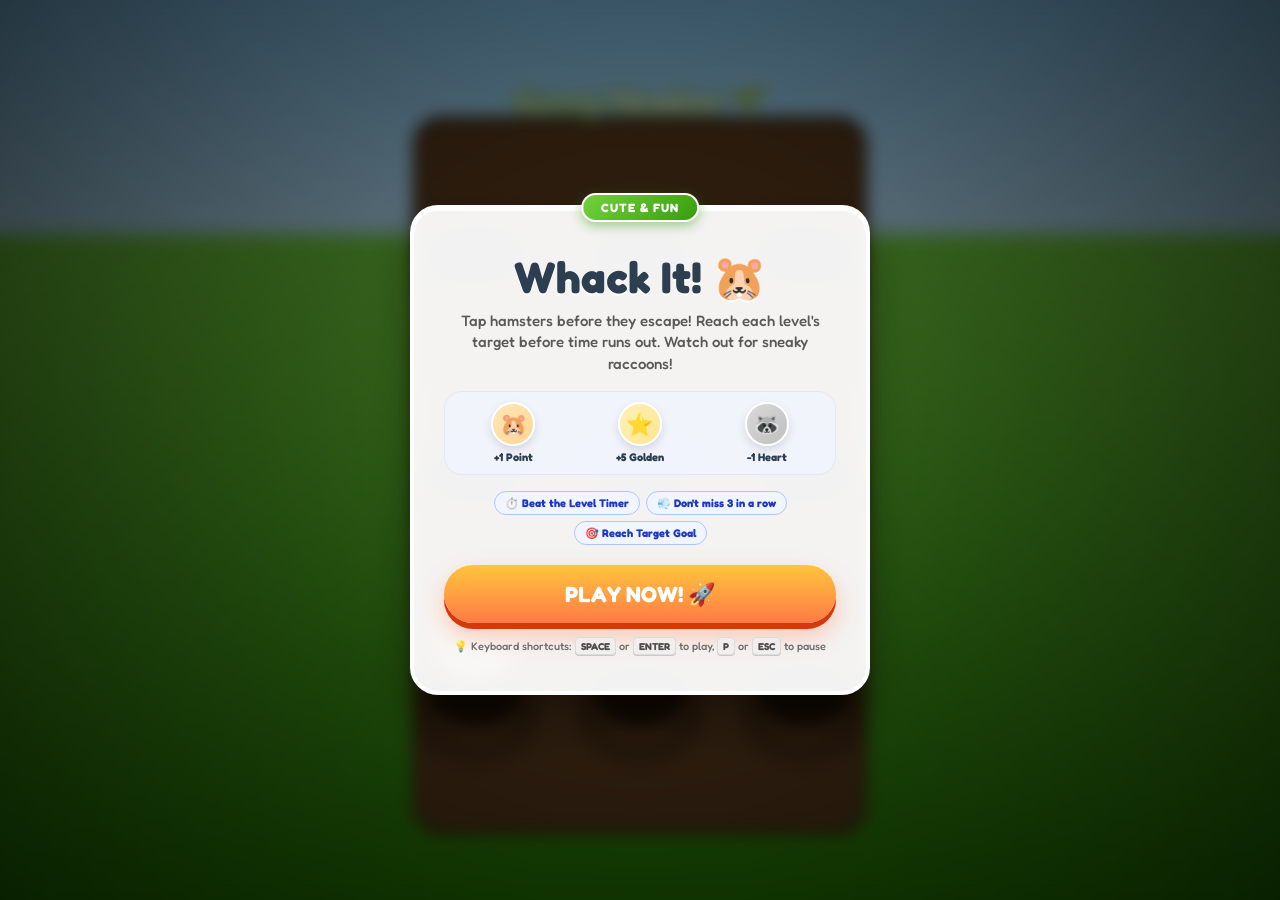
==== commit 855d3a6d: "Update miss penalty to 3 consecutive misses in a row (resets miss counter on successful hit)" ====
--- a/whackit.html
+++ b/whackit.html
@@ -48,7 +48,7 @@
         <!-- Dynamic Hearts rendered here -->
       </div>
       <div class="miss-box">
-        <span class="miss-label">MISS:</span>
+        <span class="miss-label">IN A ROW:</span>
         <span id="missText" class="miss-value">0/3 💨</span>
       </div>
     </div>
@@ -78,7 +78,7 @@
 
       <div class="rules-summary">
         <div class="rule-chip">⏱️ Beat the Level Timer</div>
-        <div class="rule-chip">💨 Don't let 3 Escape</div>
+        <div class="rule-chip">💨 Don't miss 3 in a row</div>
         <div class="rule-chip">🎯 Reach Target Goal</div>
       </div>
 
